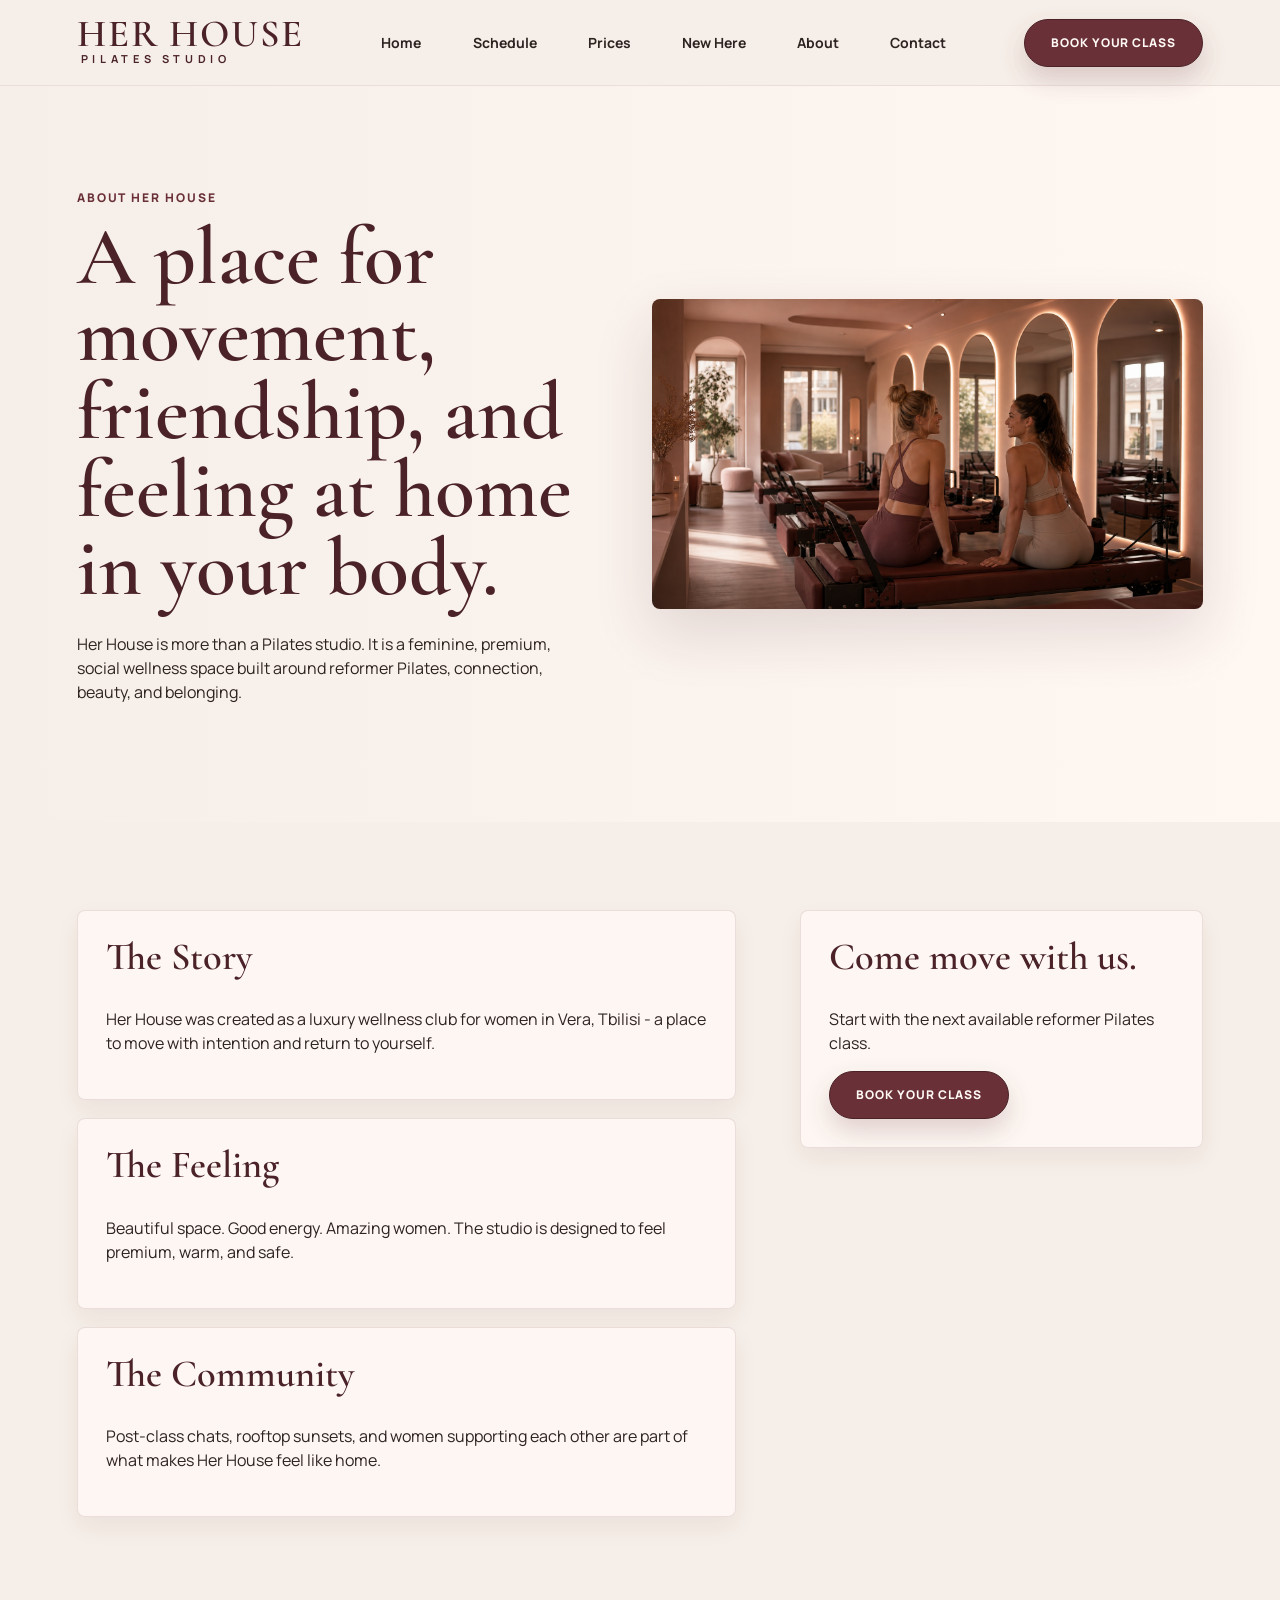
==== about/index.html @ 9e550b08 "Split Her House into SEO pages and tighten booking UI" ====
<!doctype html>
<html lang="en">
  <head>
    <meta charset="utf-8">
    <meta name="viewport" content="width=device-width, initial-scale=1">
    <title>About Her House | Women's Wellness Club in Vera, Tbilisi</title>
    <meta name="description" content="Her House is a luxury women's wellness club and reformer Pilates studio in Vera, Tbilisi, created for movement, connection, beauty, and belonging.">
    <link rel="preconnect" href="https://fonts.googleapis.com">
    <link rel="preconnect" href="https://fonts.gstatic.com" crossorigin>
    <link href="https://fonts.googleapis.com/css2?family=Cormorant+Garamond:ital,wght@0,500;0,600;1,500&family=Manrope:wght@400;500;600;700&display=swap" rel="stylesheet">
    <link rel="stylesheet" href="../styles.css">
  </head>
  <body>
    <header class="site-header"><a class="brand" href="/" aria-label="Her House home"><span>HER HOUSE</span><small>Pilates Studio</small></a><nav class="desktop-nav" aria-label="Primary navigation"><a href="/">Home</a><a href="/schedule/">Schedule</a><a href="/prices/">Prices</a><a href="/new-here/">New Here</a><a href="/about/">About</a><a href="/contact/">Contact</a></nav><button class="nav-toggle" type="button" aria-label="Open menu" aria-expanded="false"><span></span><span></span><span></span></button><button class="button button-solid header-cta" data-book-first><span class="full-label">Book Your Class</span><span class="short-label">Book</span></button></header>
    <nav class="mobile-nav" aria-label="Mobile navigation"><a href="/">Home</a><a href="/schedule/">Schedule</a><a href="/prices/">Prices</a><a href="/new-here/">New Here</a><a href="/about/">About</a><a href="/contact/">Contact</a></nav>
    <main>
      <section class="page-hero"><div><p class="eyebrow">About Her House</p><h1>A place for movement, friendship, and feeling at home in your body.</h1><p>Her House is more than a Pilates studio. It is a feminine, premium, social wellness space built around reformer Pilates, connection, beauty, and belonging.</p></div><img src="../assets/hero-studio.png" alt="Women in the Her House reformer Pilates studio"></section>
      <section class="page-content seo-copy">
        <div class="stack">
          <article><h2>The Story</h2><p>Her House was created as a luxury wellness club for women in Vera, Tbilisi - a place to move with intention and return to yourself.</p></article>
          <article><h2>The Feeling</h2><p>Beautiful space. Good energy. Amazing women. The studio is designed to feel premium, warm, and safe.</p></article>
          <article><h2>The Community</h2><p>Post-class chats, rooftop sunsets, and women supporting each other are part of what makes Her House feel like home.</p></article>
        </div>
        <aside class="booking-panel"><h2>Come move with us.</h2><p>Start with the next available reformer Pilates class.</p><button class="button button-solid" data-book-first>Book Your Class</button></aside>
      </section>
    </main>
    <button class="sticky-book" data-book-first>Book Your Class</button><div class="toast" id="toast" role="status" aria-live="polite"></div><script src="../script.js"></script>
  </body>
</html>
---- styles.css ----
:root {
  --burgundy: #6a3038;
  --wine: #4a2227;
  --rose: #b77a82;
  --blush: #ead0ce;
  --cream: #f6eee8;
  --beige: #d6bfb4;
  --white: #fff9f5;
  --text: #2d2321;
  --muted: #7d6661;
  --shadow: 0 24px 60px rgba(74, 34, 39, 0.14);
  --serif: "Cormorant Garamond", Georgia, serif;
  --sans: "Manrope", Arial, sans-serif;
}

* {
  box-sizing: border-box;
}

html {
  scroll-behavior: smooth;
}

body {
  margin: 0;
  background: var(--cream);
  color: var(--text);
  font-family: var(--sans);
  font-size: 16px;
  line-height: 1.5;
}

img {
  display: block;
  max-width: 100%;
}

a {
  color: inherit;
  text-decoration: none;
}

button,
input,
textarea {
  font: inherit;
}

.site-header {
  position: sticky;
  top: 0;
  z-index: 50;
  display: grid;
  grid-template-columns: auto 1fr auto;
  align-items: center;
  gap: 28px;
  min-height: 82px;
  padding: 18px clamp(20px, 6vw, 92px);
  background: rgba(246, 238, 232, 0.86);
  backdrop-filter: blur(18px);
  border-bottom: 1px solid rgba(106, 48, 56, 0.08);
}

.brand {
  display: grid;
  gap: 0;
  color: var(--wine);
  letter-spacing: 0.12em;
  text-transform: uppercase;
}

.brand span {
  font-family: var(--serif);
  font-size: clamp(28px, 3vw, 40px);
  font-weight: 600;
  line-height: 0.85;
}

.brand small {
  font-size: 11px;
  font-weight: 700;
  letter-spacing: 0.42em;
  padding-left: 4px;
}

.desktop-nav {
  display: flex;
  justify-content: center;
  gap: clamp(22px, 4vw, 70px);
  font-size: 14px;
  font-weight: 700;
}

.desktop-nav a {
  border-bottom: 1px solid transparent;
  padding: 8px 0;
}

.desktop-nav a:hover {
  border-color: var(--wine);
}

.short-label {
  display: none;
}

.button {
  display: inline-flex;
  align-items: center;
  justify-content: center;
  gap: 12px;
  min-height: 48px;
  padding: 0 26px;
  border-radius: 999px;
  border: 1px solid var(--wine);
  cursor: pointer;
  font-size: 12px;
  font-weight: 800;
  letter-spacing: 0.08em;
  text-transform: uppercase;
  transition: transform 180ms ease, box-shadow 180ms ease, background 180ms ease;
}

.button:hover,
.text-button:hover {
  transform: translateY(-2px);
}

.button-solid {
  background: var(--burgundy);
  color: var(--white);
  box-shadow: 0 12px 26px rgba(106, 48, 56, 0.2);
}

.button-outline {
  background: rgba(255, 249, 245, 0.55);
  color: var(--wine);
}

.button-outline.light {
  border-color: var(--white);
  color: var(--white);
  background: transparent;
}

.nav-toggle,
.mobile-nav {
  display: none;
}

.hero {
  display: grid;
  grid-template-columns: minmax(420px, 0.9fr) minmax(0, 1.1fr);
  min-height: calc(100vh - 82px);
  max-height: 760px;
  overflow: hidden;
  background: linear-gradient(90deg, var(--cream) 0%, var(--cream) 34%, rgba(246, 238, 232, 0) 56%);
}

.hero-copy {
  position: relative;
  z-index: 2;
  display: flex;
  flex-direction: column;
  justify-content: center;
  padding: clamp(30px, 6vw, 72px) 0 clamp(34px, 5vw, 62px) clamp(24px, 7vw, 100px);
}

.eyebrow,
.section-kicker {
  margin: 0 0 12px;
  color: var(--burgundy);
  font-size: 12px;
  font-weight: 800;
  letter-spacing: 0.16em;
  text-transform: uppercase;
}

h1,
h2,
h3,
p {
  margin-top: 0;
}

h1,
h2 {
  font-family: var(--serif);
  color: var(--wine);
  font-weight: 600;
  line-height: 0.95;
}

h1 {
  margin-bottom: 24px;
  font-size: clamp(54px, 6vw, 86px);
}

h1 em {
  color: #9a5d64;
  font-style: italic;
  font-weight: 500;
}

h2 {
  font-size: clamp(36px, 4.4vw, 58px);
}

h3 {
  color: var(--wine);
  font-family: var(--serif);
  font-size: 29px;
  line-height: 1;
  margin-bottom: 10px;
}

.hero-text {
  max-width: 560px;
  margin-bottom: 26px;
  color: #3c302e;
  font-size: 17px;
}

.hero-actions,
.contact-links {
  display: flex;
  flex-wrap: wrap;
  gap: 16px;
}

.community-note {
  display: flex;
  align-items: center;
  gap: 16px;
  margin-top: 24px;
  max-width: 410px;
}

.community-note p {
  margin: 0;
  font-size: 14px;
  font-weight: 700;
}

.community-note b {
  color: var(--burgundy);
}

.avatars {
  display: flex;
  min-width: 104px;
}

.avatars span {
  width: 38px;
  height: 38px;
  margin-right: -12px;
  border: 3px solid var(--cream);
  border-radius: 999px;
  background:
    radial-gradient(circle at 50% 35%, #f2d8cb 0 22%, transparent 23%),
    linear-gradient(145deg, #6a3038, #d6bfb4);
}

.avatars span:nth-child(2) {
  background:
    radial-gradient(circle at 50% 35%, #c88f78 0 22%, transparent 23%),
    linear-gradient(145deg, #2d2321, #b77a82);
}

.avatars span:nth-child(3) {
  background:
    radial-gradient(circle at 50% 35%, #edc5b2 0 22%, transparent 23%),
    linear-gradient(145deg, #7b4b4b, #ead0ce);
}

.hero-media {
  position: relative;
  min-width: 0;
}

.hero-media::before {
  content: "";
  position: absolute;
  inset: 0 auto 0 -1px;
  z-index: 1;
  width: 38%;
  background: linear-gradient(90deg, var(--cream), rgba(246, 238, 232, 0));
}

.hero-media img {
  width: 100%;
  height: 100%;
  object-fit: cover;
}

.band {
  padding: 34px clamp(24px, 8vw, 120px);
  text-align: center;
  background: linear-gradient(90deg, rgba(231, 196, 198, 0.5), rgba(255, 249, 245, 0.9), rgba(231, 196, 198, 0.5));
}

.band h2 {
  margin-bottom: 12px;
  font-size: clamp(32px, 3.2vw, 46px);
}

.band p {
  max-width: 880px;
  margin: 0 auto 8px;
}

.band span {
  color: var(--burgundy);
  font-weight: 800;
}

.heart-mark {
  width: 20px;
  height: 20px;
  color: var(--burgundy);
}

.section {
  padding: clamp(58px, 7vw, 92px) clamp(20px, 6vw, 92px);
}

.section-title {
  display: grid;
  grid-template-columns: 1fr auto 1fr;
  align-items: center;
  gap: 26px;
  margin-bottom: 28px;
  text-align: center;
}

.section-title span {
  height: 1px;
  background: var(--beige);
}

.experience-grid {
  display: grid;
  grid-template-columns: repeat(4, 1fr);
  gap: 18px;
}

.experience-card,
.price-grid article,
.faq-grid article {
  border: 1px solid rgba(106, 48, 56, 0.13);
  border-radius: 8px;
  background: rgba(255, 249, 245, 0.72);
  box-shadow: 0 10px 24px rgba(74, 34, 39, 0.06);
}

.experience-card {
  position: relative;
  overflow: hidden;
  text-align: center;
}

.experience-card img {
  width: 100%;
  aspect-ratio: 1.75;
  object-fit: cover;
}

.card-icon {
  position: absolute;
  top: 16px;
  left: 16px;
  display: grid;
  place-items: center;
  width: 58px;
  height: 58px;
  border-radius: 999px;
  background: rgba(255, 249, 245, 0.9);
  color: var(--rose);
  font-family: var(--serif);
  font-weight: 700;
  border: 1px solid rgba(106, 48, 56, 0.1);
}

.experience-card h3,
.experience-card p {
  padding-inline: 22px;
}

.experience-card h3 {
  margin-top: 18px;
}

.experience-card p {
  min-height: 82px;
  margin-bottom: 20px;
  color: var(--muted);
}

.schedule-wrap {
  position: relative;
  display: grid;
  grid-template-columns: 0.75fr 2.25fr;
  gap: 38px;
  align-items: center;
  padding: clamp(42px, 6vw, 80px) clamp(20px, 6vw, 92px);
  overflow: hidden;
  background:
    linear-gradient(90deg, rgba(246, 238, 232, 0.98) 0 64%, rgba(246, 238, 232, 0.52)),
    url("assets/hero-studio.png") right center / 52% auto no-repeat;
}

.schedule-intro p {
  max-width: 300px;
}

.schedule-intro a,
.text-button,
.studio-card a {
  display: inline-flex;
  align-items: center;
  gap: 10px;
  border: 0;
  background: transparent;
  color: var(--burgundy);
  cursor: pointer;
  font-size: 12px;
  font-weight: 900;
  letter-spacing: 0.1em;
  text-transform: uppercase;
  text-decoration: underline;
  text-underline-offset: 7px;
}

.class-list {
  display: grid;
  grid-template-columns: repeat(3, minmax(210px, 1fr));
  gap: 18px;
}

.class-card {
  display: grid;
  gap: 16px;
  min-height: 260px;
  padding: 24px;
  border: 1px solid rgba(106, 48, 56, 0.14);
  border-radius: 8px;
  background: rgba(255, 249, 245, 0.86);
  box-shadow: var(--shadow);
}

.class-card h3 {
  margin-bottom: 2px;
}

.class-meta,
.class-level {
  margin: 0;
  color: var(--muted);
  font-size: 14px;
}

.spaces {
  width: fit-content;
  max-width: 100%;
  margin: 0;
  padding: 8px 20px;
  border-radius: 999px;
  background: #efd7d3;
  color: var(--burgundy);
  font-size: 12px;
  font-weight: 900;
  letter-spacing: 0.08em;
  text-transform: uppercase;
  line-height: 1.25;
}

.class-card .button {
  align-self: end;
  width: 100%;
  min-height: 52px;
}

.class-card.is-closed {
  opacity: 0.72;
}

.class-card.is-closed .button {
  cursor: not-allowed;
  background: #9b8b86;
  box-shadow: none;
}

.new-here {
  display: grid;
  grid-template-columns: minmax(200px, 280px) minmax(230px, 0.7fr) 1.5fr auto;
  gap: 34px;
  align-items: center;
  padding: 0 clamp(20px, 6vw, 92px);
  background: var(--white);
}

.new-here > img {
  width: 100%;
  height: 170px;
  object-fit: cover;
  border-radius: 0 40px 40px 0;
}

.new-here-copy p:last-child {
  margin: 0;
}

.promise-grid {
  display: grid;
  grid-template-columns: repeat(3, 1fr);
  gap: 28px;
  padding-left: 28px;
  border-left: 1px solid rgba(106, 48, 56, 0.12);
  text-align: center;
}

.promise-grid article {
  min-width: 0;
}

.promise-grid span {
  color: var(--rose);
  font-size: 34px;
}

.promise-grid h3 {
  margin: 8px 0 6px;
  font-family: var(--sans);
  font-size: 13px;
  font-weight: 900;
}

.promise-grid p {
  margin: 0;
  font-size: 12px;
}

.prices,
.booking-info {
  text-align: center;
}

.price-grid,
.faq-grid {
  display: grid;
  grid-template-columns: repeat(3, 1fr);
  gap: 18px;
  max-width: 1080px;
  margin: 28px auto 0;
  text-align: left;
}

.price-grid article,
.faq-grid article {
  padding: 28px;
}

.price {
  color: var(--burgundy);
  font-family: var(--serif);
  font-size: 38px;
  line-height: 1;
}

.faq-grid {
  grid-template-columns: repeat(4, 1fr);
}

.faq-grid h3 {
  font-size: 25px;
}

.contact {
  display: grid;
  grid-template-columns: 0.85fr 1.15fr;
  gap: 36px;
  align-items: stretch;
  padding: clamp(42px, 6vw, 78px) clamp(20px, 6vw, 92px);
  background: #efe2dc;
}

.contact-links a {
  min-width: 160px;
  color: var(--burgundy);
  font-weight: 900;
}

.contact-links span {
  color: var(--text);
  font-size: 13px;
  font-weight: 600;
}

.map-card {
  position: relative;
  min-height: 270px;
  overflow: hidden;
  border-radius: 8px;
  background:
    linear-gradient(45deg, transparent 48%, rgba(106, 48, 56, 0.12) 49% 51%, transparent 52%) 0 0 / 90px 90px,
    linear-gradient(-45deg, transparent 48%, rgba(106, 48, 56, 0.08) 49% 51%, transparent 52%) 0 0 / 90px 90px,
    #f7eee9;
}

.map-pin {
  position: absolute;
  left: 31%;
  top: 42%;
  display: grid;
  place-items: center;
  width: 58px;
  height: 58px;
  border-radius: 50% 50% 50% 0;
  transform: rotate(-45deg);
  background: var(--burgundy);
  color: var(--white);
  font-family: var(--serif);
  font-size: 30px;
}

.map-pin::first-letter {
  transform: rotate(45deg);
}

.studio-card {
  position: absolute;
  right: 22px;
  top: 22px;
  bottom: 22px;
  width: min(360px, 45%);
  padding: 18px;
  border: 1px solid rgba(106, 48, 56, 0.14);
  border-radius: 8px;
  background: rgba(255, 249, 245, 0.9);
}

.studio-card img {
  width: 100%;
  height: 110px;
  object-fit: cover;
  border-radius: 6px;
  margin-bottom: 16px;
}

.final-cta {
  display: flex;
  align-items: center;
  justify-content: center;
  gap: clamp(34px, 10vw, 190px);
  padding: clamp(50px, 7vw, 88px) clamp(20px, 6vw, 92px);
  color: var(--white);
  background:
    linear-gradient(90deg, rgba(74, 34, 39, 0.88), rgba(106, 48, 56, 0.94)),
    url("assets/hero-studio.png") left center / 38% auto no-repeat;
}

.page-hero {
  display: grid;
  grid-template-columns: minmax(0, 0.95fr) minmax(320px, 1.05fr);
  gap: clamp(28px, 6vw, 76px);
  align-items: center;
  padding: clamp(58px, 8vw, 110px) clamp(20px, 6vw, 92px);
  background: linear-gradient(90deg, var(--cream), #fff7f2);
}

.page-hero h1 {
  font-size: clamp(54px, 6.4vw, 92px);
}

.page-hero p {
  max-width: 680px;
}

.page-hero img {
  width: 100%;
  max-height: 560px;
  object-fit: cover;
  border-radius: 8px;
  box-shadow: var(--shadow);
}

.page-content {
  padding: clamp(48px, 7vw, 88px) clamp(20px, 6vw, 92px);
}

.content-grid {
  display: grid;
  grid-template-columns: repeat(3, 1fr);
  gap: 18px;
}

.content-card,
.seo-copy article,
.booking-panel {
  border: 1px solid rgba(106, 48, 56, 0.13);
  border-radius: 8px;
  background: rgba(255, 249, 245, 0.78);
  box-shadow: 0 10px 24px rgba(74, 34, 39, 0.06);
  padding: 28px;
}

.content-card h2,
.content-card h3,
.seo-copy h2,
.booking-panel h2 {
  font-size: clamp(28px, 3vw, 42px);
}

.seo-copy {
  display: grid;
  grid-template-columns: minmax(0, 0.9fr) minmax(280px, 0.55fr);
  gap: clamp(24px, 5vw, 64px);
  align-items: start;
}

.seo-copy .stack {
  display: grid;
  gap: 18px;
}

.booking-panel {
  position: sticky;
  top: 112px;
}

.page-schedule {
  background:
    linear-gradient(rgba(246, 238, 232, 0.94), rgba(246, 238, 232, 0.94)),
    url("assets/hero-studio.png") right top / 48% auto no-repeat;
}

.page-schedule .class-list {
  grid-template-columns: repeat(3, minmax(240px, 1fr));
}

.simple-list {
  display: grid;
  gap: 14px;
  padding-left: 0;
  list-style: none;
}

.simple-list li {
  padding-left: 22px;
  position: relative;
}

.simple-list li::before {
  content: "";
  position: absolute;
  left: 0;
  top: 0.72em;
  width: 7px;
  height: 7px;
  border-radius: 999px;
  background: var(--rose);
}

.final-cta h2,
.final-cta p {
  color: var(--white);
}

.final-cta p {
  max-width: 460px;
  margin-bottom: 0;
}

.sticky-book {
  display: none;
}

.modal {
  position: fixed;
  inset: 0;
  z-index: 100;
  display: none;
  place-items: center;
  padding: 18px;
}

.modal.is-open {
  display: grid;
}

.modal-backdrop {
  position: absolute;
  inset: 0;
  background: rgba(45, 35, 33, 0.46);
  backdrop-filter: blur(8px);
}

.modal-panel {
  position: relative;
  z-index: 1;
  width: min(560px, 100%);
  max-height: min(760px, 92vh);
  overflow: auto;
  padding: 34px;
  border-radius: 8px;
  background: var(--white);
  box-shadow: 0 30px 90px rgba(45, 35, 33, 0.35);
}

.modal-close {
  position: absolute;
  top: 16px;
  right: 16px;
  display: grid;
  place-items: center;
  width: 38px;
  height: 38px;
  border: 1px solid rgba(106, 48, 56, 0.2);
  border-radius: 999px;
  background: transparent;
  color: var(--wine);
  cursor: pointer;
  font-size: 24px;
}

form {
  display: grid;
  gap: 16px;
}

label {
  display: grid;
  gap: 8px;
  color: var(--wine);
  font-size: 13px;
  font-weight: 900;
}

input,
textarea {
  width: 100%;
  border: 1px solid rgba(106, 48, 56, 0.2);
  border-radius: 8px;
  background: #fffefe;
  color: var(--text);
  padding: 14px 15px;
  outline: none;
}

input:focus,
textarea:focus {
  border-color: var(--burgundy);
  box-shadow: 0 0 0 4px rgba(183, 122, 130, 0.18);
}

.checkbox {
  display: flex;
  align-items: center;
  gap: 10px;
  font-weight: 700;
}

.checkbox input {
  width: 18px;
  height: 18px;
}

.toast {
  position: fixed;
  right: 20px;
  bottom: 20px;
  z-index: 120;
  max-width: 380px;
  padding: 18px 20px;
  border-radius: 8px;
  background: var(--wine);
  color: var(--white);
  box-shadow: var(--shadow);
  opacity: 0;
  transform: translateY(16px);
  pointer-events: none;
  transition: opacity 200ms ease, transform 200ms ease;
}

.toast.is-visible {
  opacity: 1;
  transform: translateY(0);
}

@media (max-width: 1100px) {
  .desktop-nav {
    display: none;
  }

  .site-header {
    grid-template-columns: auto auto 1fr;
  }

  .nav-toggle {
    display: grid;
    gap: 5px;
    width: 42px;
    height: 42px;
    margin-left: auto;
    padding: 10px;
    border: 1px solid rgba(106, 48, 56, 0.2);
    border-radius: 999px;
    background: transparent;
  }

  .nav-toggle span {
    height: 2px;
    background: var(--wine);
  }

  .mobile-nav {
    position: fixed;
    top: 82px;
    left: 0;
    right: 0;
    z-index: 40;
    display: none;
    grid-template-columns: repeat(3, 1fr);
    gap: 1px;
    padding: 1px;
    background: var(--beige);
  }

  .mobile-nav.is-open {
    display: grid;
  }

  .mobile-nav a {
    padding: 14px;
    background: var(--white);
    text-align: center;
    font-size: 13px;
    font-weight: 800;
  }

  .experience-grid,
  .faq-grid {
    grid-template-columns: repeat(2, 1fr);
  }

  .new-here {
    grid-template-columns: 230px 1fr;
    padding-block: 28px;
  }

  .promise-grid {
    grid-column: 1 / -1;
    border-left: 0;
    padding-left: 0;
  }

  .new-here .button {
    grid-column: 1 / -1;
    justify-self: start;
  }
}

@media (max-width: 820px) {
  main {
    display: flex;
    flex-direction: column;
  }

  body {
    padding-bottom: 74px;
  }

  .site-header {
    grid-template-columns: 1fr auto auto;
    min-height: 72px;
    padding: 14px 18px;
    gap: 10px;
  }

  .brand span {
    font-size: 30px;
  }

  .brand small {
    font-size: 9px;
  }

  .header-cta {
    display: inline-flex;
    min-height: 40px;
    padding: 0 16px;
    font-size: 11px;
  }

  .header-cta .full-label {
    display: none;
  }

  .header-cta .short-label {
    display: inline;
  }

  .nav-toggle {
    margin-left: 0;
    order: 3;
  }

  .mobile-nav {
    top: 72px;
    grid-template-columns: repeat(2, 1fr);
  }

  .hero {
    order: 1;
    grid-template-columns: 1fr;
    min-height: auto;
    max-height: none;
    background: var(--cream);
  }

  .page-hero,
  .seo-copy,
  .content-grid {
    grid-template-columns: 1fr;
  }

  .page-hero {
    padding-top: 34px;
  }

  .page-hero h1 {
    font-size: clamp(48px, 13vw, 62px);
  }

  .page-schedule .class-list {
    grid-template-columns: 1fr;
  }

  .booking-panel {
    position: static;
  }

  .schedule-wrap {
    order: 2;
  }

  .intro {
    order: 3;
  }

  .experience {
    order: 4;
  }

  .new-here {
    order: 5;
  }

  .prices {
    order: 6;
  }

  .booking-info {
    order: 7;
  }

  .contact {
    order: 8;
  }

  .final-cta {
    order: 9;
  }

  .hero-copy {
    order: 2;
    padding: 22px 20px 34px;
  }

  .hero-media {
    order: 1;
    height: 30vh;
    min-height: 230px;
  }

  .hero-media::before {
    inset: auto 0 0 0;
    width: auto;
    height: 45%;
    background: linear-gradient(0deg, var(--cream), rgba(246, 238, 232, 0));
  }

  h1 {
    margin-bottom: 18px;
    font-size: clamp(46px, 12vw, 56px);
  }

  .hero-text {
    margin-bottom: 20px;
    font-size: 15px;
    line-height: 1.45;
  }

  .hero-actions .button-outline,
  .community-note {
    display: none;
  }

  .hero-actions .button {
    width: 100%;
  }

  .section-title {
    grid-template-columns: 1fr;
  }

  .section-title span {
    display: none;
  }

  .experience-grid,
  .price-grid,
  .faq-grid,
  .contact,
  .schedule-wrap,
  .class-list {
    grid-template-columns: 1fr;
  }

  .schedule-wrap {
    padding-top: 42px;
    background:
      linear-gradient(rgba(246, 238, 232, 0.93), rgba(246, 238, 232, 0.93)),
      url("assets/hero-studio.png") center / cover no-repeat;
  }

  .schedule-intro p {
    max-width: none;
  }

  .new-here {
    grid-template-columns: 1fr;
  }

  .new-here > img {
    height: 240px;
    border-radius: 0;
    margin-inline: -20px;
    width: calc(100% + 40px);
    max-width: none;
  }

  .promise-grid {
    grid-template-columns: 1fr;
    text-align: left;
  }

  .promise-grid article {
    display: grid;
    grid-template-columns: 44px 1fr;
    column-gap: 12px;
    align-items: center;
  }

  .promise-grid p {
    grid-column: 2;
  }

  .map-card {
    min-height: 420px;
  }

  .studio-card {
    left: 18px;
    right: 18px;
    top: auto;
    bottom: 18px;
    width: auto;
  }

  .final-cta {
    display: grid;
    text-align: center;
    background:
      linear-gradient(rgba(74, 34, 39, 0.92), rgba(106, 48, 56, 0.96)),
      url("assets/hero-studio.png") center / cover no-repeat;
  }

  .sticky-book {
    position: fixed;
    left: 14px;
    right: 14px;
    bottom: 14px;
    z-index: 60;
    display: block;
    min-height: 52px;
    border: 0;
    border-radius: 999px;
    background: var(--burgundy);
    color: var(--white);
    box-shadow: 0 16px 34px rgba(74, 34, 39, 0.28);
    font-size: 13px;
    font-weight: 900;
    letter-spacing: 0.09em;
    text-transform: uppercase;
  }

  .modal-panel {
    padding: 28px 20px;
  }
}
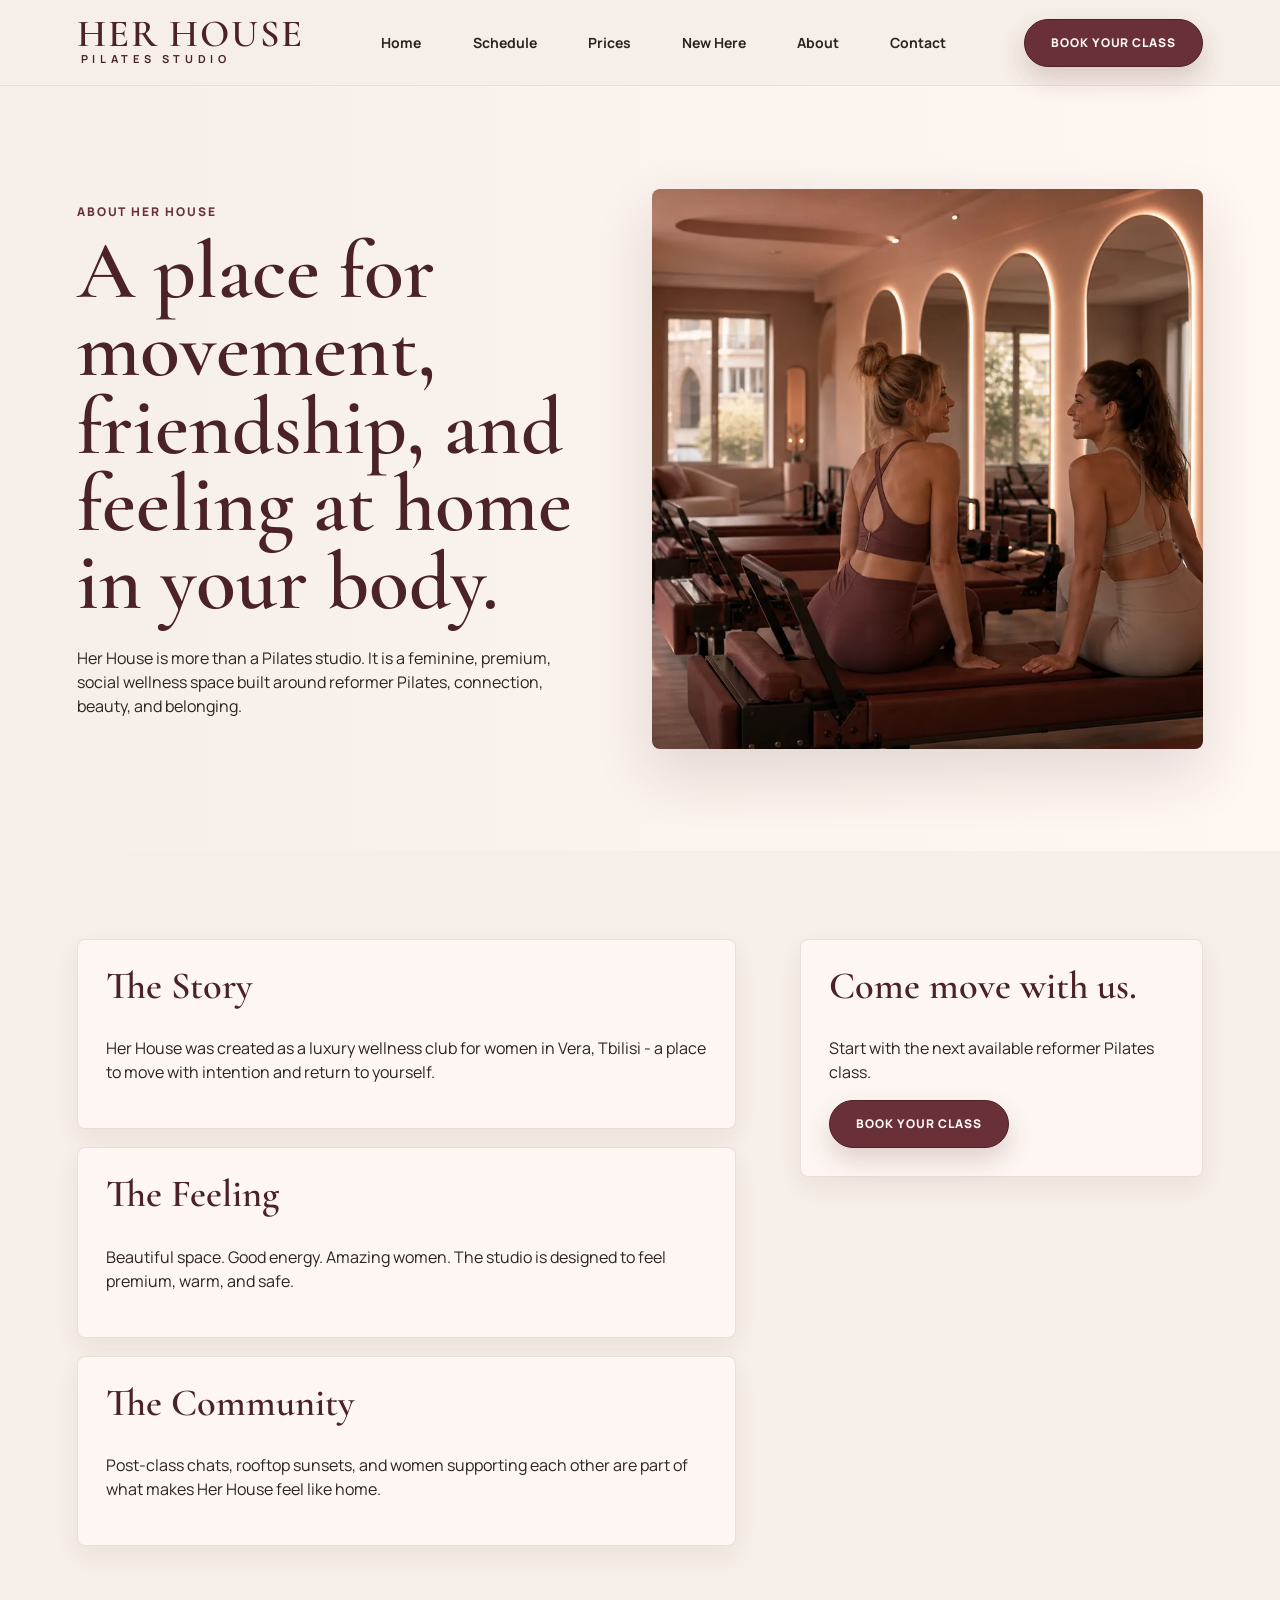
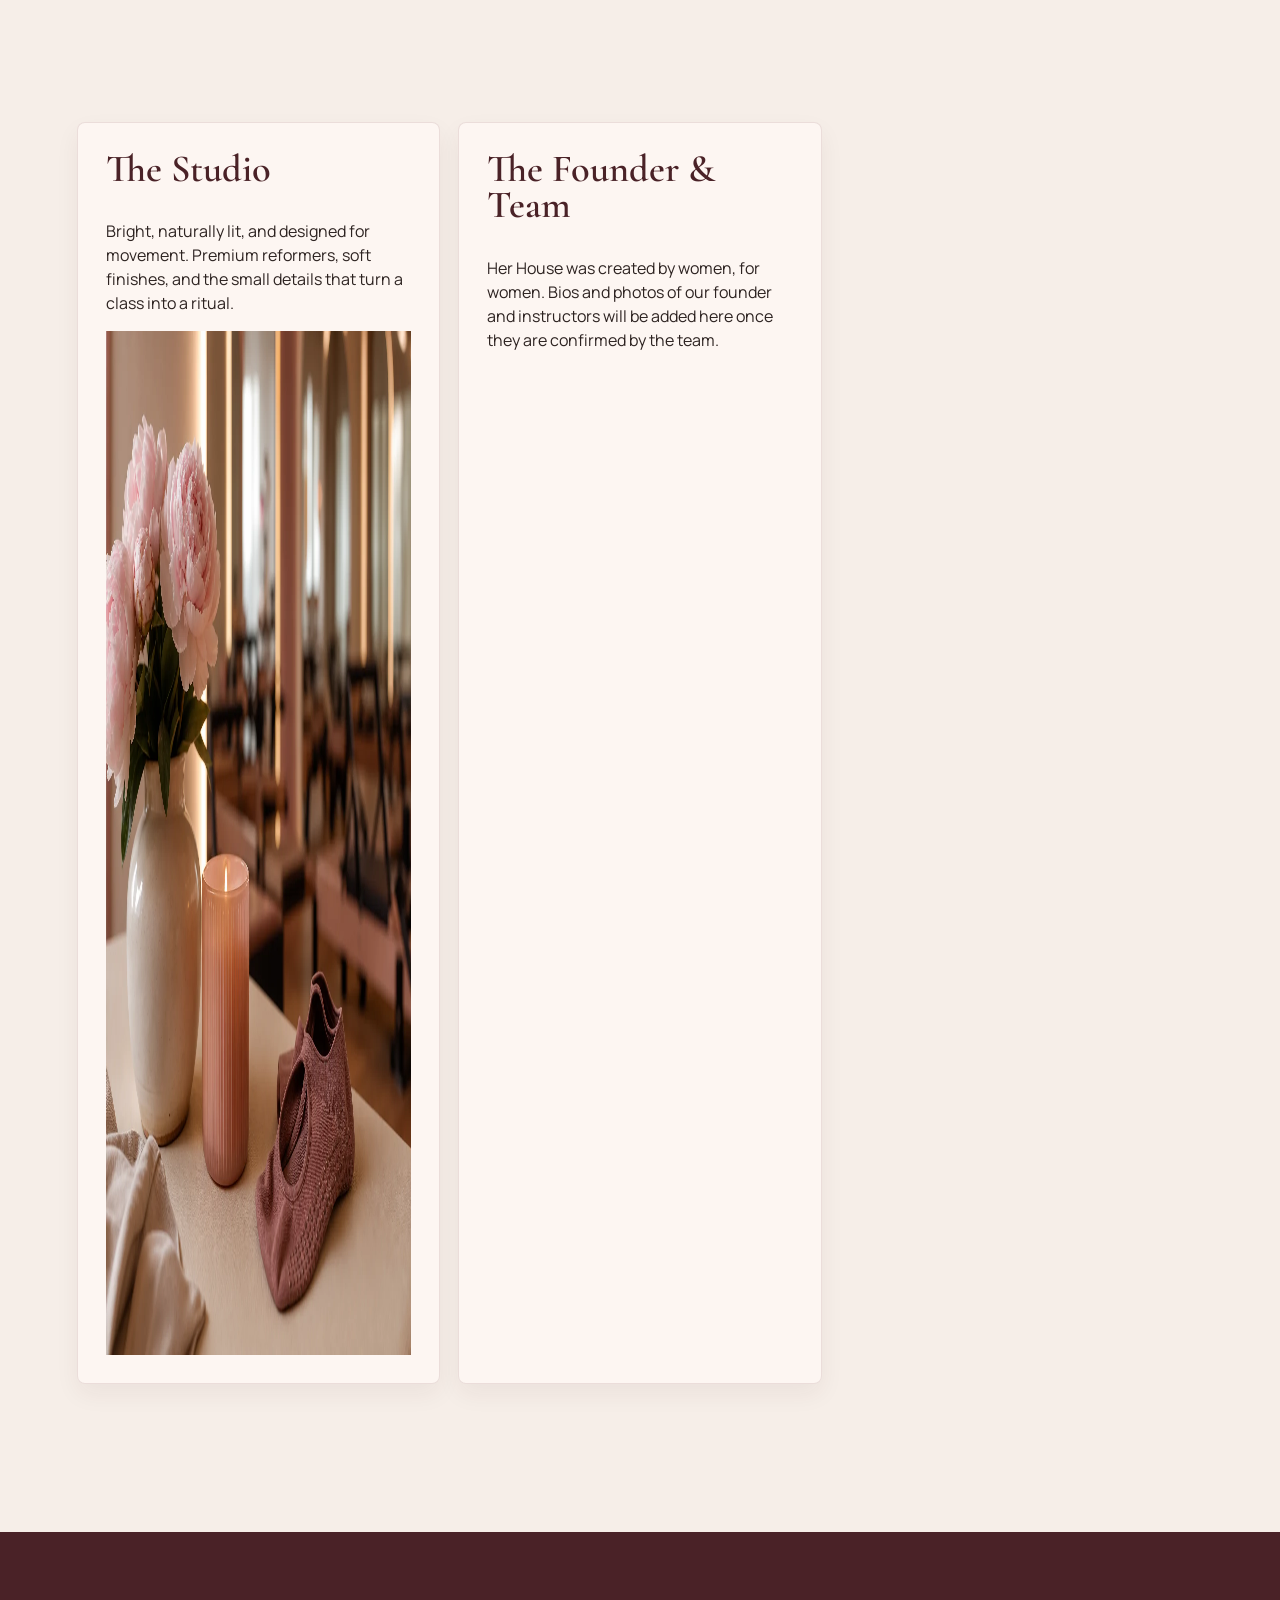
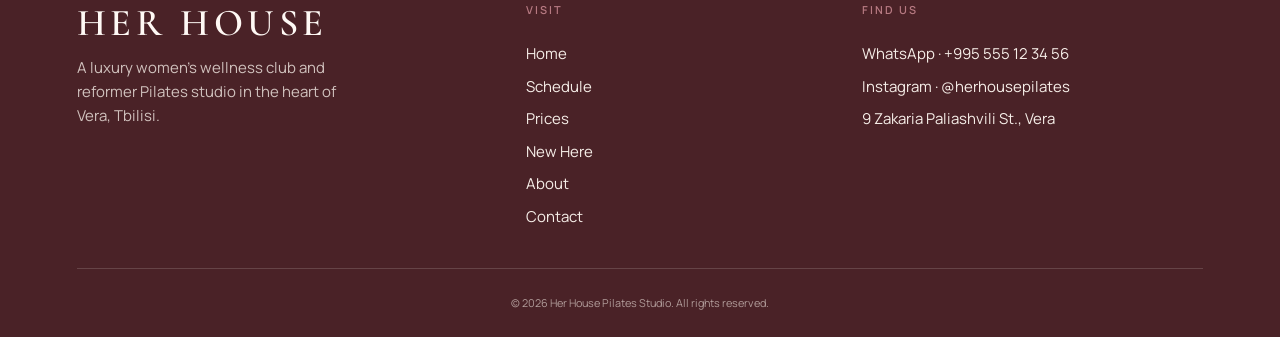
==== commit 4e824ea1: "Harden MVP: perf, SEO, a11y, and booking stopgap - Images: PNG → WebP (94-96% smaller, 1.8-2.2MB → 8" ====
--- a/about/index.html
+++ b/about/index.html
@@ -3,18 +3,28 @@
   <head>
     <meta charset="utf-8">
     <meta name="viewport" content="width=device-width, initial-scale=1">
+    <meta name="geo.region" content="GE-TB">
+    <meta name="geo.placename" content="Vera, Tbilisi">
     <title>About Her House | Women's Wellness Club in Vera, Tbilisi</title>
     <meta name="description" content="Her House is a luxury women's wellness club and reformer Pilates studio in Vera, Tbilisi, created for movement, connection, beauty, and belonging.">
+    <meta property="og:title" content="About Her House | Women's Wellness Club in Vera, Tbilisi">
+    <meta property="og:description" content="Her House is a luxury women's wellness club and reformer Pilates studio in Vera, Tbilisi, created for movement, connection, beauty, and belonging.">
+    <meta property="og:image" content="https://example.com/assets/og/og-image.jpg">
+    <meta property="og:type" content="website">
+    <meta property="og:locale" content="en_US">
+    <meta name="twitter:card" content="summary_large_image">
     <link rel="preconnect" href="https://fonts.googleapis.com">
     <link rel="preconnect" href="https://fonts.gstatic.com" crossorigin>
     <link href="https://fonts.googleapis.com/css2?family=Cormorant+Garamond:ital,wght@0,500;0,600;1,500&family=Manrope:wght@400;500;600;700&display=swap" rel="stylesheet">
     <link rel="stylesheet" href="../styles.css">
+    <link rel="canonical" href="https://example.com/about/">
   </head>
   <body>
-    <header class="site-header"><a class="brand" href="/" aria-label="Her House home"><span>HER HOUSE</span><small>Pilates Studio</small></a><nav class="desktop-nav" aria-label="Primary navigation"><a href="/">Home</a><a href="/schedule/">Schedule</a><a href="/prices/">Prices</a><a href="/new-here/">New Here</a><a href="/about/">About</a><a href="/contact/">Contact</a></nav><button class="nav-toggle" type="button" aria-label="Open menu" aria-expanded="false"><span></span><span></span><span></span></button><button class="button button-solid header-cta" data-book-first><span class="full-label">Book Your Class</span><span class="short-label">Book</span></button></header>
+  <a class="skip-link" href="#main-content">Skip to main content</a>
+  <header class="site-header"><a class="brand" href="/" aria-label="Her House home"><span>HER HOUSE</span><small>Pilates Studio</small></a><nav class="desktop-nav" aria-label="Primary navigation"><a href="/">Home</a><a href="/schedule/">Schedule</a><a href="/prices/">Prices</a><a href="/new-here/">New Here</a><a href="/about/">About</a><a href="/contact/">Contact</a></nav><button class="nav-toggle" type="button" aria-label="Open menu" aria-expanded="false"><span></span><span></span><span></span></button><button class="button button-solid header-cta" data-book-first><span class="full-label">Book Your Class</span><span class="short-label">Book</span></button></header>
     <nav class="mobile-nav" aria-label="Mobile navigation"><a href="/">Home</a><a href="/schedule/">Schedule</a><a href="/prices/">Prices</a><a href="/new-here/">New Here</a><a href="/about/">About</a><a href="/contact/">Contact</a></nav>
-    <main>
-      <section class="page-hero"><div><p class="eyebrow">About Her House</p><h1>A place for movement, friendship, and feeling at home in your body.</h1><p>Her House is more than a Pilates studio. It is a feminine, premium, social wellness space built around reformer Pilates, connection, beauty, and belonging.</p></div><img src="../assets/hero-studio.png" alt="Women in the Her House reformer Pilates studio"></section>
+    <main id="main-content">
+      <section class="page-hero"><div><p class="eyebrow">About Her House</p><h1>A place for movement, friendship, and feeling at home in your body.</h1><p>Her House is more than a Pilates studio. It is a feminine, premium, social wellness space built around reformer Pilates, connection, beauty, and belonging.</p></div><img src="../assets/webp/hero-studio.webp" width="1600" height="900" loading="eager" alt="Women in the Her House reformer Pilates studio"></section>
       <section class="page-content seo-copy">
         <div class="stack">
           <article><h2>The Story</h2><p>Her House was created as a luxury wellness club for women in Vera, Tbilisi - a place to move with intention and return to yourself.</p></article>
@@ -24,6 +34,46 @@
         <aside class="booking-panel"><h2>Come move with us.</h2><p>Start with the next available reformer Pilates class.</p><button class="button button-solid" data-book-first>Book Your Class</button></aside>
       </section>
     </main>
-    <button class="sticky-book" data-book-first>Book Your Class</button><div class="toast" id="toast" role="status" aria-live="polite"></div><script src="../script.js"></script>
+          <section class="page-content" aria-labelledby="studio-title">
+        <div class="content-grid">
+          <article class="content-card">
+            <h2 id="studio-title">The Studio</h2>
+            <p>Bright, naturally lit, and designed for movement. Premium reformers, soft finishes, and the small details that turn a class into a ritual.</p>
+            <img src="../assets/webp/studio-detail.webp" width="1536" height="1024" loading="lazy" alt="Warm studio details with flowers and wellness objects">
+          </article>
+          <article class="content-card">
+            <h2>The Founder &amp; Team</h2>
+            <p>Her House was created by women, for women. Bios and photos of our founder and instructors will be added here once they are confirmed by the team.</p>
+          </article>
+        </div>
+      </section>
+
+  <footer class="site-footer">
+    <div class="footer-inner">
+      <div class="footer-brand">
+        <span class="footer-brand-mark">HER HOUSE</span>
+        <p>A luxury women's wellness club and reformer Pilates studio in the heart of Vera, Tbilisi.</p>
+      </div>
+      <nav class="footer-nav" aria-label="Footer navigation">
+        <h3>Visit</h3>
+        <a href="/">Home</a>
+        <a href="/schedule/">Schedule</a>
+        <a href="/prices/">Prices</a>
+        <a href="/new-here/">New Here</a>
+        <a href="/about/">About</a>
+        <a href="/contact/">Contact</a>
+      </nav>
+      <div class="footer-contact">
+        <h3>Find us</h3>
+        <a href="https://wa.me/995555123456">WhatsApp · +995 555 12 34 56</a>
+        <a href="https://instagram.com/herhousepilates">Instagram · @herhousepilates</a>
+        <a href="https://maps.google.com/?q=Vera%2C%20Tbilisi">9 Zakaria Paliashvili St., Vera</a>
+      </div>
+    </div>
+    <div class="footer-bottom">
+      <small>© 2026 Her House Pilates Studio. All rights reserved.</small>
+    </div>
+  </footer>
+  <button class="sticky-book" data-book-first>Book Your Class</button><div class="toast" id="toast" role="status" aria-live="polite"></div><script src="../script.js"></script>
   </body>
 </html>
--- a/styles.css
+++ b/styles.css
@@ -1210,3 +1210,198 @@
     padding: 28px 20px;
   }
 }
+
+/* ---- Skip link (a11y) ---- */
+.skip-link {
+  position: absolute;
+  left: -9999px;
+  top: 0;
+  z-index: 100;
+  background: var(--burgundy);
+  color: var(--white);
+  padding: 12px 18px;
+  border-radius: 0 0 8px 0;
+  font-weight: 600;
+  text-decoration: none;
+}
+.skip-link:focus {
+  left: 0;
+  outline: 2px solid var(--rose);
+  outline-offset: 2px;
+}
+
+/* ---- Footer ---- */
+.site-footer {
+  margin-top: 60px;
+  background: var(--wine);
+  color: var(--cream);
+  padding: clamp(40px, 6vw, 72px) clamp(20px, 6vw, 92px) 24px;
+}
+.footer-inner {
+  display: grid;
+  grid-template-columns: 1.4fr 1fr 1.2fr;
+  gap: clamp(28px, 4vw, 60px);
+  max-width: 1200px;
+  margin: 0 auto;
+}
+.footer-brand-mark {
+  font-family: var(--serif);
+  font-size: clamp(28px, 3vw, 38px);
+  font-weight: 600;
+  letter-spacing: 0.12em;
+  color: var(--white);
+  text-transform: uppercase;
+  line-height: 1;
+  display: block;
+  margin-bottom: 14px;
+}
+.footer-brand p {
+  color: rgba(246, 238, 232, 0.78);
+  font-size: 15px;
+  line-height: 1.6;
+  max-width: 32ch;
+}
+.footer-nav h3,
+.footer-contact h3 {
+  font-family: var(--sans);
+  font-size: 11px;
+  letter-spacing: 0.18em;
+  text-transform: uppercase;
+  color: var(--rose);
+  margin: 0 0 18px;
+  font-weight: 600;
+}
+.footer-nav {
+  display: flex;
+  flex-direction: column;
+  gap: 10px;
+}
+.footer-nav a,
+.footer-contact a {
+  color: var(--cream);
+  font-size: 15px;
+  line-height: 1.5;
+  transition: color 0.2s ease;
+}
+.footer-nav a:hover,
+.footer-contact a:hover {
+  color: var(--white);
+  text-decoration: underline;
+  text-underline-offset: 4px;
+}
+.footer-contact {
+  display: flex;
+  flex-direction: column;
+  gap: 10px;
+}
+.footer-bottom {
+  max-width: 1200px;
+  margin: 40px auto 0;
+  padding-top: 24px;
+  border-top: 1px solid rgba(246, 238, 232, 0.16);
+  text-align: center;
+  color: rgba(246, 238, 232, 0.6);
+  font-size: 13px;
+}
+
+@media (max-width: 720px) {
+  .footer-inner {
+    grid-template-columns: 1fr;
+    gap: 32px;
+  }
+  .site-footer {
+    padding-bottom: 100px; /* room for sticky-book */
+  }
+}
+
+.noscript-fallback {
+  padding: 24px;
+  background: var(--blush);
+  color: var(--wine);
+  border-radius: 12px;
+  text-align: center;
+  margin: 24px auto;
+  max-width: 600px;
+}
+.noscript-fallback a {
+  color: var(--burgundy);
+  font-weight: 600;
+  text-decoration: underline;
+}
+
+/* Hours list (contact) */
+.hours-list {
+  list-style: none;
+  padding: 0;
+  margin: 0 0 12px;
+  display: grid;
+  gap: 6px;
+}
+.hours-list li {
+  display: flex;
+  justify-content: space-between;
+  gap: 12px;
+  padding: 8px 0;
+  border-bottom: 1px solid rgba(106, 48, 56, 0.12);
+  font-size: 15px;
+  color: var(--text);
+}
+.hours-list li:last-child {
+  border-bottom: 0;
+}
+.muted {
+  color: var(--muted);
+  font-size: 14px;
+  font-style: italic;
+}
+
+/* Schedule legend */
+.schedule-legend {
+  margin: 40px auto 0;
+  max-width: 1100px;
+  padding: 0 clamp(20px, 6vw, 92px);
+}
+.schedule-legend h2 {
+  font-family: var(--serif);
+  font-size: clamp(24px, 2.6vw, 32px);
+  color: var(--wine);
+  margin: 0 0 18px;
+}
+.legend-grid {
+  list-style: none;
+  padding: 0;
+  margin: 0;
+  display: grid;
+  grid-template-columns: repeat(auto-fit, minmax(220px, 1fr));
+  gap: 20px;
+}
+.legend-grid li {
+  background: var(--white);
+  border: 1px solid rgba(214, 191, 180, 0.7);
+  border-radius: 12px;
+  padding: 18px;
+  display: flex;
+  flex-direction: column;
+  gap: 10px;
+}
+.legend-grid p {
+  font-size: 14px;
+  color: var(--muted);
+  margin: 0;
+}
+.legend-swatch {
+  align-self: flex-start;
+  font-family: var(--sans);
+  font-size: 12px;
+  font-weight: 700;
+  letter-spacing: 0.08em;
+  text-transform: uppercase;
+  padding: 8px 16px;
+  border-radius: 999px;
+  background: var(--burgundy);
+  color: var(--white);
+}
+.legend-swatch.is-closed {
+  background: rgba(106, 48, 56, 0.18);
+  color: var(--wine);
+}
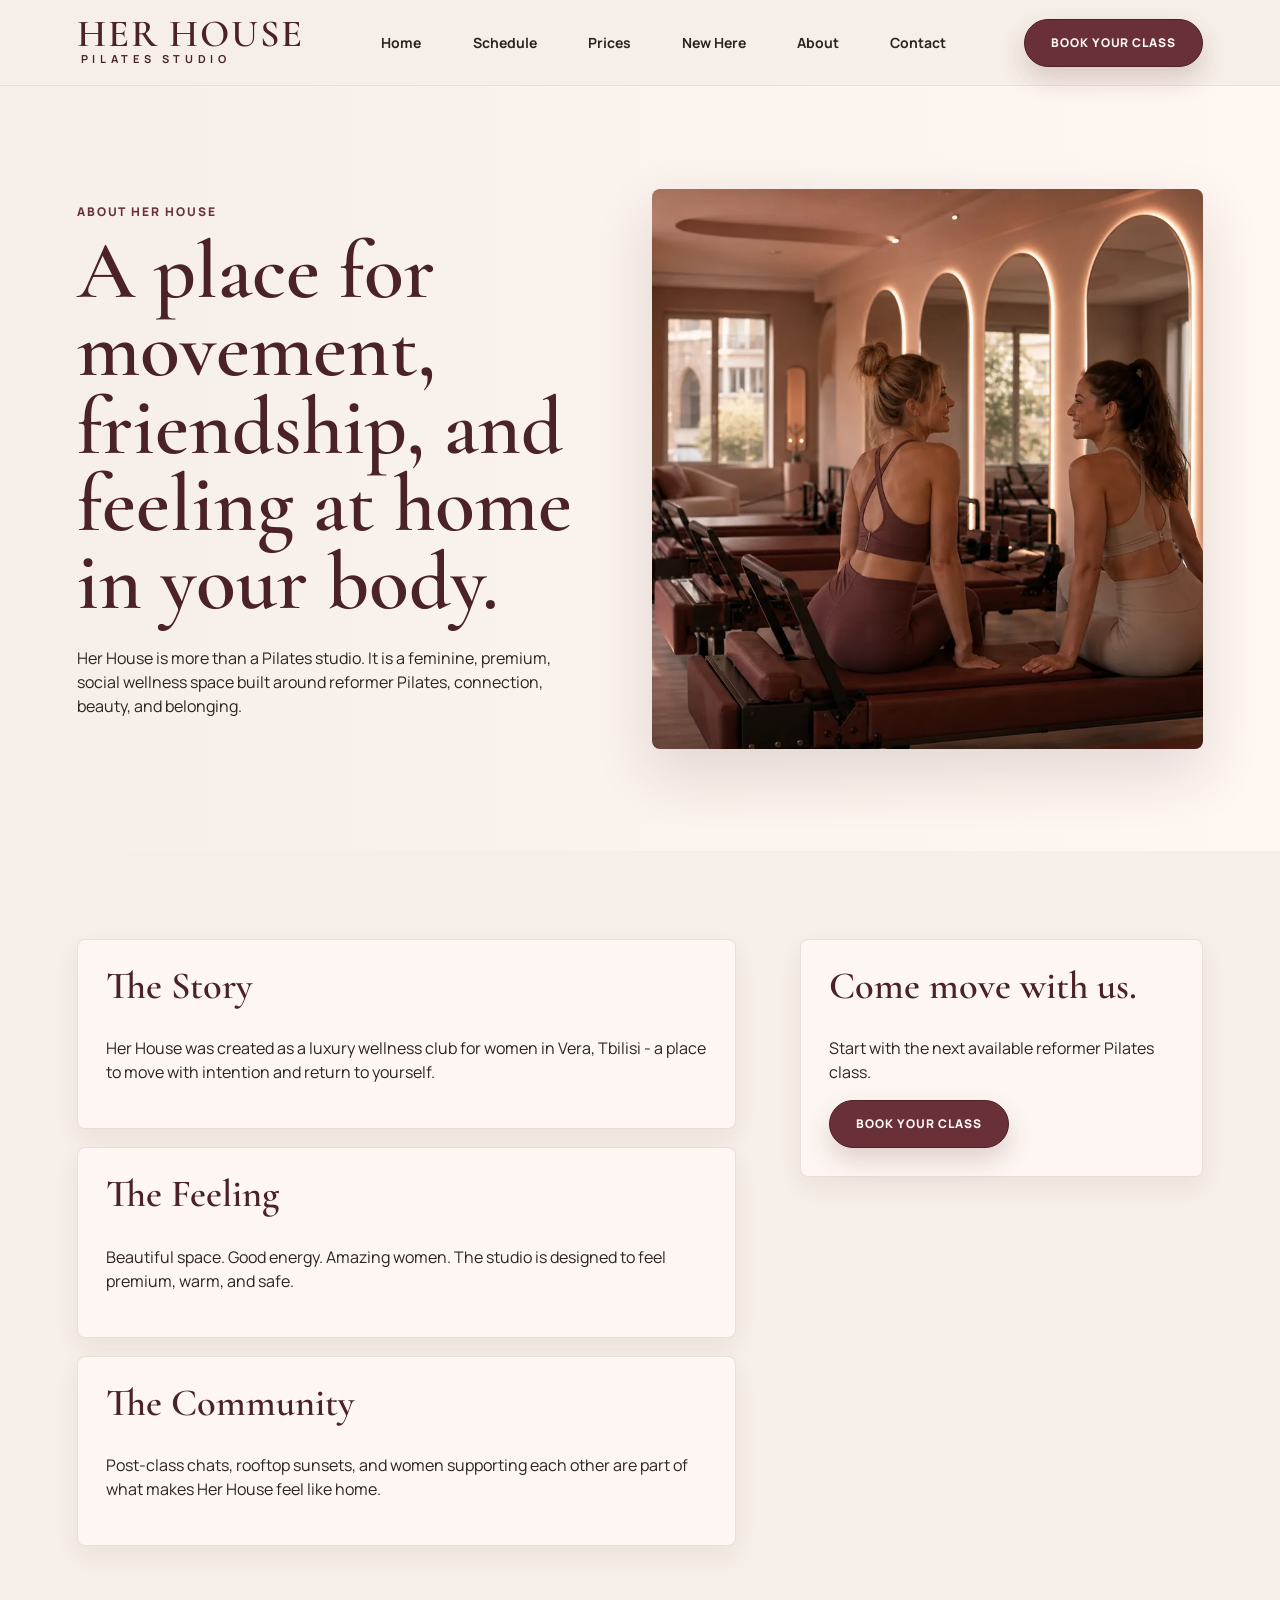
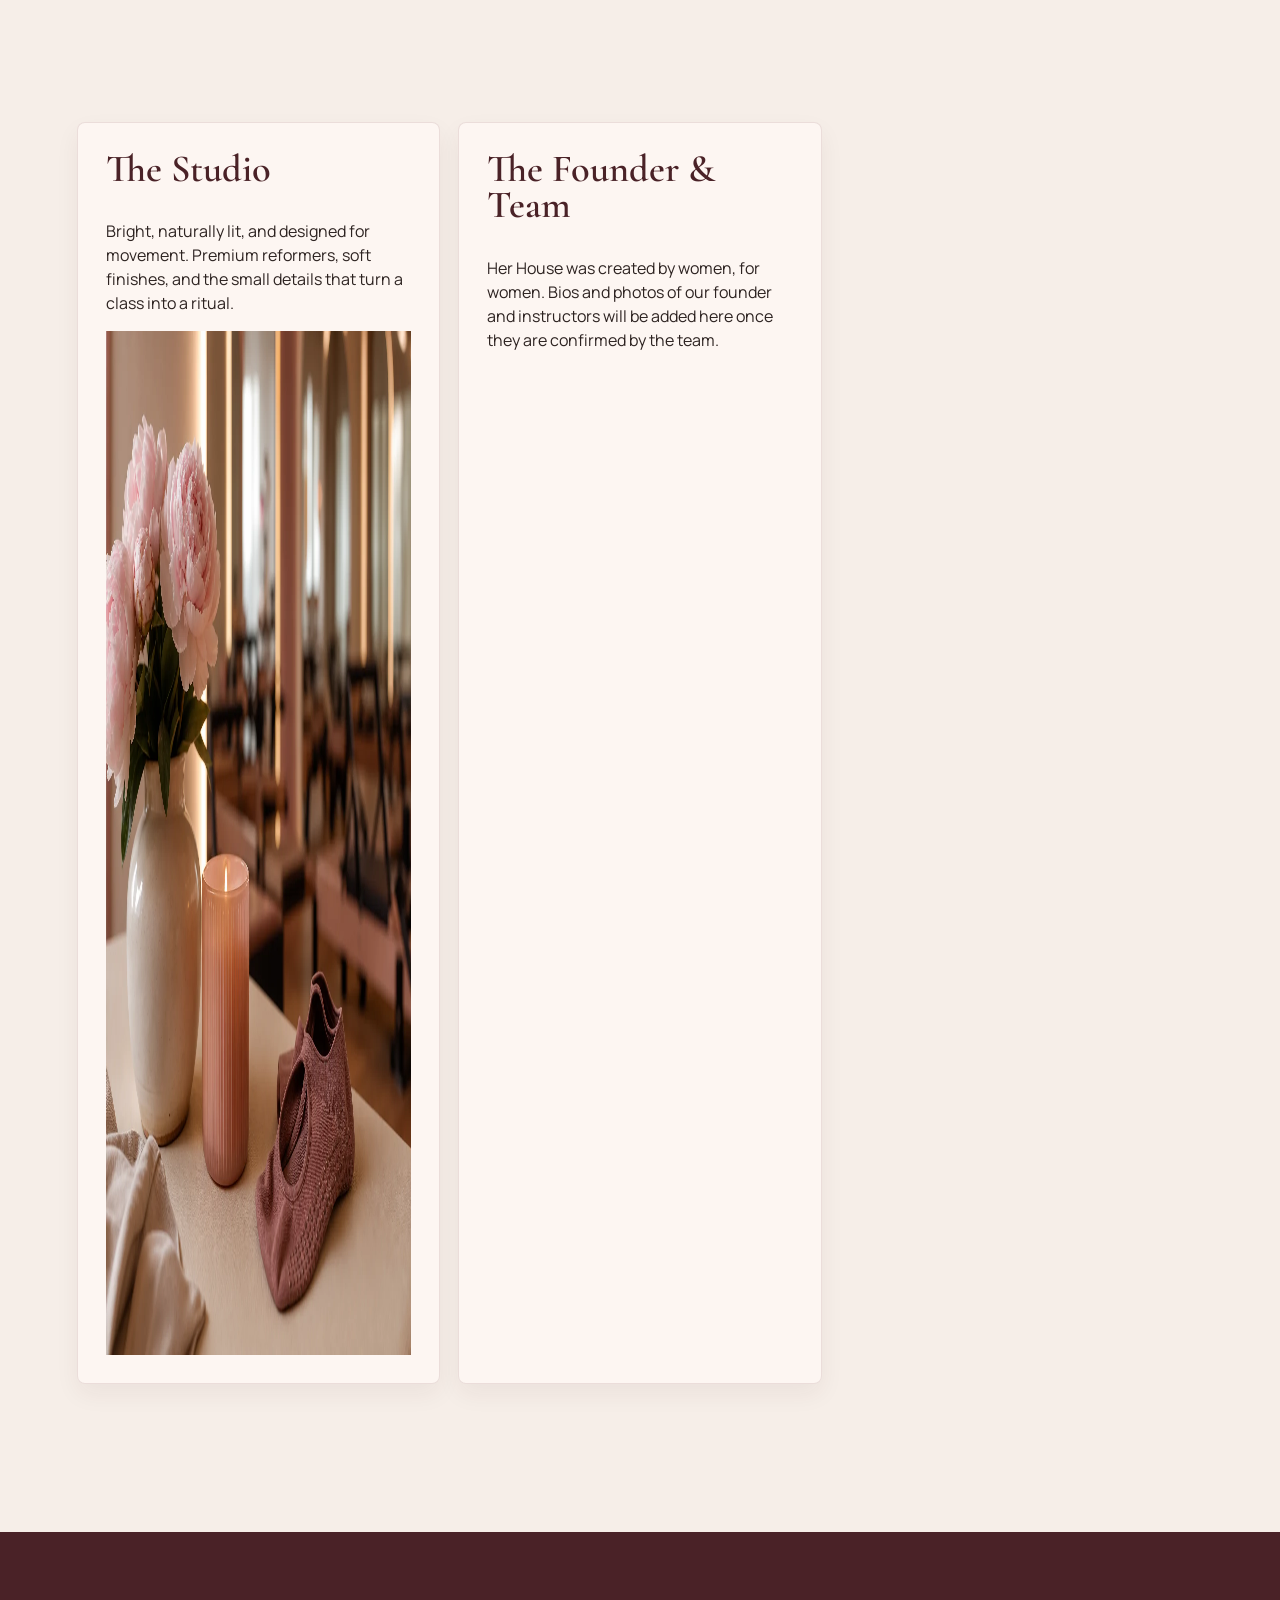
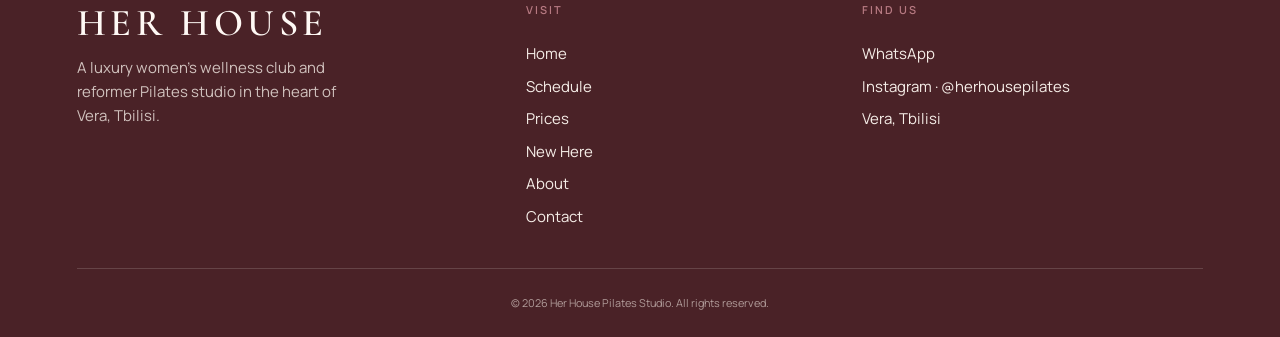
==== commit e2c46b75: "Polish site visual audit" ====
--- a/about/index.html
+++ b/about/index.html
@@ -16,12 +16,12 @@
     <link rel="preconnect" href="https://fonts.googleapis.com">
     <link rel="preconnect" href="https://fonts.gstatic.com" crossorigin>
     <link href="https://fonts.googleapis.com/css2?family=Cormorant+Garamond:ital,wght@0,500;0,600;1,500&family=Manrope:wght@400;500;600;700&display=swap" rel="stylesheet">
-    <link rel="stylesheet" href="../styles.css">
+    <link rel="stylesheet" href="../styles.css?v=20260612-elite">
     <link rel="canonical" href="https://example.com/about/">
   </head>
   <body>
   <a class="skip-link" href="#main-content">Skip to main content</a>
-  <header class="site-header"><a class="brand" href="/" aria-label="Her House home"><span>HER HOUSE</span><small>Pilates Studio</small></a><nav class="desktop-nav" aria-label="Primary navigation"><a href="/">Home</a><a href="/schedule/">Schedule</a><a href="/prices/">Prices</a><a href="/new-here/">New Here</a><a href="/about/">About</a><a href="/contact/">Contact</a></nav><button class="nav-toggle" type="button" aria-label="Open menu" aria-expanded="false"><span></span><span></span><span></span></button><button class="button button-solid header-cta" data-book-first><span class="full-label">Book Your Class</span><span class="short-label">Book</span></button></header>
+  <header class="site-header"><a class="brand" href="/" aria-label="Her House home"><span>HER HOUSE</span><small>Pilates Studio</small></a><nav class="desktop-nav" aria-label="Primary navigation"><a href="/">Home</a><a href="/schedule/">Schedule</a><a href="/prices/">Prices</a><a href="/new-here/">New Here</a><a href="/about/">About</a><a href="/contact/">Contact</a></nav><button class="nav-toggle" type="button" aria-label="Open menu" aria-expanded="false"><span></span><span></span><span></span></button><a class="button button-solid header-cta" href="/schedule/"><span class="full-label">Book Your Class</span><span class="short-label">Book</span></a></header>
     <nav class="mobile-nav" aria-label="Mobile navigation"><a href="/">Home</a><a href="/schedule/">Schedule</a><a href="/prices/">Prices</a><a href="/new-here/">New Here</a><a href="/about/">About</a><a href="/contact/">Contact</a></nav>
     <main id="main-content">
       <section class="page-hero"><div><p class="eyebrow">About Her House</p><h1>A place for movement, friendship, and feeling at home in your body.</h1><p>Her House is more than a Pilates studio. It is a feminine, premium, social wellness space built around reformer Pilates, connection, beauty, and belonging.</p></div><img src="../assets/webp/hero-studio.webp" width="1600" height="900" loading="eager" alt="Women in the Her House reformer Pilates studio"></section>
@@ -31,7 +31,7 @@
           <article><h2>The Feeling</h2><p>Beautiful space. Good energy. Amazing women. The studio is designed to feel premium, warm, and safe.</p></article>
           <article><h2>The Community</h2><p>Post-class chats, rooftop sunsets, and women supporting each other are part of what makes Her House feel like home.</p></article>
         </div>
-        <aside class="booking-panel"><h2>Come move with us.</h2><p>Start with the next available reformer Pilates class.</p><button class="button button-solid" data-book-first>Book Your Class</button></aside>
+        <aside class="booking-panel"><h2>Come move with us.</h2><p>Start with the next available reformer Pilates class.</p><a class="button button-solid" href="/schedule/">Book Your Class</a></aside>
       </section>
     </main>
           <section class="page-content" aria-labelledby="studio-title">
@@ -65,15 +65,14 @@
       </nav>
       <div class="footer-contact">
         <h3>Find us</h3>
-        <a href="https://wa.me/995555123456">WhatsApp · +995 555 12 34 56</a>
+        <a href="https://wa.me/995555123456">WhatsApp</a>
         <a href="https://instagram.com/herhousepilates">Instagram · @herhousepilates</a>
-        <a href="https://maps.google.com/?q=Vera%2C%20Tbilisi">9 Zakaria Paliashvili St., Vera</a>
+        <a href="https://maps.google.com/?q=Vera%2C%20Tbilisi">Vera, Tbilisi</a>
       </div>
     </div>
     <div class="footer-bottom">
       <small>© 2026 Her House Pilates Studio. All rights reserved.</small>
     </div>
-  </footer>
-  <button class="sticky-book" data-book-first>Book Your Class</button><div class="toast" id="toast" role="status" aria-live="polite"></div><script src="../script.js"></script>
+  </footer><script src="../script.js"></script>
   </body>
 </html>
--- a/styles.css
+++ b/styles.css
@@ -1,4 +1,4 @@
-:root {
+﻿:root {
   --burgundy: #6a3038;
   --wine: #4a2227;
   --rose: #b77a82;
@@ -407,7 +407,7 @@
   overflow: hidden;
   background:
     linear-gradient(90deg, rgba(246, 238, 232, 0.98) 0 64%, rgba(246, 238, 232, 0.52)),
-    url("assets/hero-studio.png") right center / 52% auto no-repeat;
+    url("assets/webp/hero-studio.webp") right center / 52% auto no-repeat;
 }
 
 .schedule-intro p {
@@ -419,6 +419,8 @@
 .studio-card a {
   display: inline-flex;
   align-items: center;
+  min-height: 44px;
+  padding-block: 8px;
   gap: 10px;
   border: 0;
   background: transparent;
@@ -657,7 +659,7 @@
   color: var(--white);
   background:
     linear-gradient(90deg, rgba(74, 34, 39, 0.88), rgba(106, 48, 56, 0.94)),
-    url("assets/hero-studio.png") left center / 38% auto no-repeat;
+    url("assets/webp/hero-studio.webp") left center / 38% auto no-repeat;
 }
 
 .page-hero {
@@ -727,16 +729,6 @@
 .booking-panel {
   position: sticky;
   top: 112px;
-}
-
-.page-schedule {
-  background:
-    linear-gradient(rgba(246, 238, 232, 0.94), rgba(246, 238, 232, 0.94)),
-    url("assets/hero-studio.png") right top / 48% auto no-repeat;
-}
-
-.page-schedule .class-list {
-  grid-template-columns: repeat(3, minmax(240px, 1fr));
 }
 
 .simple-list {
@@ -932,11 +924,13 @@
   }
 
   .mobile-nav a {
-    padding: 14px;
+    min-height: 48px;
+    padding: 14px 10px;
     background: var(--white);
     text-align: center;
     font-size: 13px;
     font-weight: 800;
+    white-space: nowrap;
   }
 
   .experience-grid,
@@ -1029,6 +1023,11 @@
     padding-top: 34px;
   }
 
+  .page-hero img {
+    max-height: 420px;
+    object-position: center center;
+  }
+
   .page-hero h1 {
     font-size: clamp(48px, 13vw, 62px);
   }
@@ -1046,6 +1045,10 @@
   }
 
   .intro {
+    order: 2;
+  }
+
+  .schedule-cta-card {
     order: 3;
   }
 
@@ -1057,19 +1060,19 @@
     order: 5;
   }
 
-  .prices {
+  .home-main .prices {
     order: 6;
   }
 
-  .booking-info {
+  .home-main .booking-info {
     order: 7;
   }
 
-  .contact {
+  .home-main .contact {
     order: 8;
   }
 
-  .final-cta {
+  .home-main .final-cta {
     order: 9;
   }
 
@@ -1119,7 +1122,6 @@
     display: none;
   }
 
-  .experience-grid,
   .price-grid,
   .faq-grid,
   .contact,
@@ -1128,11 +1130,60 @@
     grid-template-columns: 1fr;
   }
 
+  .experience {
+    padding-block: 48px;
+  }
+
+  .experience-grid {
+    grid-template-columns: 1fr;
+    gap: 14px;
+  }
+
+  .experience-card {
+    display: grid;
+    grid-template-columns: 112px 1fr;
+    align-items: stretch;
+    min-height: 150px;
+    text-align: left;
+  }
+
+  .experience-card img {
+    width: 100%;
+    height: 100%;
+    min-height: 150px;
+    aspect-ratio: auto;
+  }
+
+  .experience-card .card-icon {
+    width: 42px;
+    height: 42px;
+    font-size: 15px;
+  }
+
+  .experience-card h3,
+  .experience-card p {
+    grid-column: 2;
+    padding-inline: 18px;
+  }
+
+  .experience-card h3 {
+    align-self: end;
+    margin: 22px 0 6px;
+    font-size: 19px;
+  }
+
+  .experience-card p {
+    min-height: 0;
+    margin: 0 0 22px;
+    font-size: 14px;
+    line-height: 1.45;
+  }
+
   .schedule-wrap {
     padding-top: 42px;
     background:
       linear-gradient(rgba(246, 238, 232, 0.93), rgba(246, 238, 232, 0.93)),
-      url("assets/hero-studio.png") center / cover no-repeat;
+      url("assets/webp/hero-studio.webp") center / cover no-repeat;
   }
 
   .schedule-intro p {
@@ -1184,7 +1235,7 @@
     text-align: center;
     background:
       linear-gradient(rgba(74, 34, 39, 0.92), rgba(106, 48, 56, 0.96)),
-      url("assets/hero-studio.png") center / cover no-repeat;
+      url("assets/webp/hero-studio.webp") center / cover no-repeat;
   }
 
   .sticky-book {
@@ -1355,53 +1406,553 @@
   font-style: italic;
 }
 
-/* Schedule legend */
-.schedule-legend {
+/* ---- Schedule carousel ---- */
+.schedule-section {
   margin: 40px auto 0;
-  max-width: 1100px;
   padding: 0 clamp(20px, 6vw, 92px);
-}
-.schedule-legend h2 {
+  max-width: 1200px;
+}
+
+.schedule-carousel {
+  position: relative;
+  background: var(--blush);
+  border-radius: 28px;
+  padding: clamp(32px, 5vw, 56px) clamp(24px, 5vw, 72px);
+  overflow: hidden;
+}
+
+.carousel-viewport {
+  overflow: hidden;
+  width: 100%;
+}
+
+.carousel-track {
+  display: flex;
+  width: 100%;
+  transition: transform 0.5s cubic-bezier(0.4, 0, 0.2, 1);
+  will-change: transform;
+}
+
+.schedule-slide {
+  flex: 0 0 100%;
+  min-width: 0;
+  display: flex;
+  flex-direction: column;
+  gap: 24px;
+}
+
+.slide-head {
+  display: flex;
+  align-items: baseline;
+  gap: 14px;
+  margin: 0 0 8px;
+}
+
+.slide-day {
   font-family: var(--serif);
-  font-size: clamp(24px, 2.6vw, 32px);
+  font-weight: 500;
+  font-size: clamp(40px, 5vw, 60px);
+  line-height: 1;
   color: var(--wine);
-  margin: 0 0 18px;
-}
-.legend-grid {
+  margin: 0;
+  letter-spacing: -0.01em;
+}
+
+.slide-label {
+  font-family: var(--sans);
+  font-size: 11px;
+  font-weight: 600;
+  letter-spacing: 0.22em;
+  text-transform: uppercase;
+  color: var(--burgundy);
+  opacity: 0.85;
+}
+
+.day-section {
+  display: flex;
+  flex-direction: column;
+  gap: 12px;
+}
+
+.section-head {
+  display: flex;
+  align-items: baseline;
+  gap: 12px;
+  margin: 0;
+  font-family: var(--serif);
+  font-size: clamp(22px, 2.4vw, 28px);
+  font-weight: 500;
+  color: var(--wine);
+  letter-spacing: -0.005em;
+}
+
+.section-head .slide-label {
+  font-size: 10px;
+  letter-spacing: 0.22em;
+}
+
+.class-rows {
   list-style: none;
+  margin: 0;
   padding: 0;
-  margin: 0;
-  display: grid;
-  grid-template-columns: repeat(auto-fit, minmax(220px, 1fr));
-  gap: 20px;
-}
-.legend-grid li {
-  background: var(--white);
-  border: 1px solid rgba(214, 191, 180, 0.7);
-  border-radius: 12px;
-  padding: 18px;
   display: flex;
   flex-direction: column;
   gap: 10px;
 }
-.legend-grid p {
+
+.class-row {
+  display: grid;
+  grid-template-columns: 64px 1fr auto;
+  align-items: center;
+  gap: 18px;
+  padding: 14px 18px 14px 22px;
+  background: var(--white);
+  border-radius: 16px;
+  border: 1px solid rgba(214, 191, 180, 0.55);
+  transition: transform 0.18s ease, box-shadow 0.18s ease, background 0.18s ease;
+  cursor: pointer;
+  text-align: left;
+  font: inherit;
+  color: inherit;
+  width: 100%;
+}
+
+button.class-row {
+  font-family: var(--sans);
+}
+
+.class-row:hover:not(.is-disabled) {
+  transform: translateY(-1px);
+  box-shadow: 0 8px 20px rgba(74, 34, 39, 0.08);
+}
+
+.class-row:focus-visible {
+  outline: 2px solid var(--burgundy);
+  outline-offset: 3px;
+}
+
+.class-time {
+  font-family: var(--sans);
+  font-size: 15px;
+  font-weight: 600;
+  color: var(--wine);
+  letter-spacing: 0.02em;
+  font-variant-numeric: tabular-nums;
+}
+
+.class-info {
+  display: flex;
+  flex-wrap: wrap;
+  align-items: baseline;
+  gap: 8px;
+  min-width: 0;
+}
+
+.class-title {
+  font-family: var(--sans);
+  font-size: 13px;
+  font-weight: 700;
+  letter-spacing: 0.12em;
+  text-transform: uppercase;
+  color: var(--text);
+}
+
+.class-meta {
+  font-family: var(--sans);
+  font-size: 13px;
+  color: var(--muted);
+  font-weight: 500;
+  letter-spacing: 0.04em;
+}
+
+.class-book {
+  display: inline-flex;
+  align-items: center;
+  justify-content: center;
+  min-width: 72px;
+  padding: 9px 18px;
+  font-family: var(--sans);
+  font-size: 11px;
+  font-weight: 700;
+  letter-spacing: 0.16em;
+  text-transform: uppercase;
+  color: var(--white);
+  background: var(--burgundy);
+  border: 0;
+  border-radius: 999px;
+  cursor: pointer;
+  transition: background 0.18s ease, transform 0.18s ease;
+}
+
+.class-book:hover {
+  background: var(--wine);
+}
+
+.class-book:focus-visible {
+  outline: 2px solid var(--rose);
+  outline-offset: 2px;
+}
+
+/* Disabled (coming soon) rows */
+.class-row.is-disabled {
+  cursor: not-allowed;
+  background: rgba(255, 249, 245, 0.6);
+  border-style: dashed;
+}
+
+.class-row.is-disabled .class-book {
+  background: rgba(106, 48, 56, 0.32);
+  cursor: not-allowed;
+}
+
+/* Carousel arrows */
+.carousel-arrow {
+  position: absolute;
+  top: 50%;
+  transform: translateY(-50%);
+  z-index: 4;
+  width: 44px;
+  height: 44px;
+  display: inline-flex;
+  align-items: center;
+  justify-content: center;
+  background: var(--white);
+  color: var(--burgundy);
+  border: 1px solid rgba(106, 48, 56, 0.18);
+  border-radius: 999px;
+  cursor: pointer;
+  box-shadow: 0 8px 20px rgba(74, 34, 39, 0.08);
+  transition: background 0.18s ease, transform 0.18s ease, opacity 0.18s ease;
+}
+
+.carousel-arrow:hover {
+  background: var(--burgundy);
+  color: var(--white);
+}
+
+.carousel-arrow:focus-visible {
+  outline: 2px solid var(--rose);
+  outline-offset: 3px;
+}
+
+.carousel-arrow:disabled {
+  opacity: 0.4;
+  cursor: not-allowed;
+}
+
+.carousel-prev { left: 12px; }
+.carousel-next { right: 12px; }
+
+/* Carousel dots */
+.carousel-dots {
+  display: flex;
+  justify-content: center;
+  gap: 4px;
+  margin-top: 22px;
+  padding: 0 12px;
+}
+
+.carousel-dot {
+  position: relative;
+  width: 28px;
+  height: 28px;
+  border-radius: 999px;
+  border: 0;
+  background: transparent;
+  cursor: pointer;
+  padding: 0;
+}
+
+.carousel-dot::after {
+  content: "";
+  position: absolute;
+  inset: 10px;
+  border-radius: 999px;
+  background: rgba(106, 48, 56, 0.25);
+  transition: background 0.18s ease, transform 0.18s ease, inset 0.18s ease;
+}
+
+.carousel-dot[aria-current="true"] {
+  width: 36px;
+}
+
+.carousel-dot[aria-current="true"]::after {
+  inset-inline: 6px;
+  background: var(--burgundy);
+}
+
+.carousel-dot:focus-visible {
+  outline: 2px solid var(--rose);
+  outline-offset: 3px;
+}
+
+/* Schedule CTA below carousel */
+.schedule-cta {
+  display: flex;
+  flex-direction: column;
+  align-items: center;
+  gap: 12px;
+  margin-top: 28px;
+}
+
+.book-online {
+  min-width: 220px;
+  padding: 16px 36px;
+  font-size: 12px;
+  letter-spacing: 0.18em;
+}
+
+.schedule-note {
+  font-family: var(--sans);
   font-size: 14px;
   color: var(--muted);
+  text-align: center;
   margin: 0;
-}
-.legend-swatch {
-  align-self: flex-start;
+  max-width: 50ch;
+}
+
+.schedule-note a {
+  color: var(--burgundy);
+  font-weight: 600;
+  text-decoration: underline;
+  text-underline-offset: 3px;
+}
+
+/* ---- Mobile ---- */
+@media (max-width: 720px) {
+  html,
+  body {
+    overflow-x: hidden;
+  }
+
+  .schedule-section {
+    width: 100%;
+    max-width: 100%;
+    padding: 0 16px;
+  }
+  .schedule-carousel {
+    width: 100%;
+    max-width: 100%;
+    padding: 28px 16px 28px;
+    border-radius: 22px;
+  }
+  .carousel-viewport,
+  .carousel-track,
+  .schedule-slide {
+    max-width: 100%;
+  }
+  .carousel-viewport {
+    width: 100%;
+  }
+  .carousel-arrow {
+    display: none;
+  }
+  .class-row {
+    grid-template-columns: 56px 1fr;
+    grid-template-rows: auto auto;
+    column-gap: 14px;
+    row-gap: 6px;
+    padding: 16px 18px;
+    border-radius: 14px;
+  }
+  .class-time {
+    grid-row: 1 / 3;
+    font-size: 14px;
+  }
+  .class-info {
+    grid-column: 2;
+    grid-row: 1;
+  }
+  .class-book {
+    grid-column: 2;
+    grid-row: 2;
+    justify-self: start;
+    padding: 7px 14px;
+    min-width: 64px;
+  }
+  .class-title {
+    font-size: 12px;
+  }
+  .slide-day {
+    font-size: 36px;
+  }
+  .slide-today {
+    font-size: 9px;
+    padding: 4px 10px;
+  }
+  .section-head {
+    font-size: 22px;
+  }
+  .book-online {
+    width: 100%;
+    min-width: 0;
+  }
+}
+
+@media (max-width: 380px) {
+  .experience-card {
+    grid-template-columns: 96px 1fr;
+  }
+
+  .experience-card h3 {
+    font-size: 18px;
+  }
+
+  .experience-card p {
+    font-size: 13px;
+  }
+
+  .class-row {
+    grid-template-columns: 50px 1fr;
+    padding: 14px 14px;
+  }
+  .class-time {
+    font-size: 13px;
+  }
+}
+
+/* ---- Slide date (inline beside day name) ---- */
+.slide-date {
+  font-family: var(--serif);
+  font-weight: 400;
+  font-style: italic;
+  color: var(--burgundy);
+  opacity: 0.75;
+  font-size: 0.6em;
+  letter-spacing: 0;
+  margin-left: 6px;
+  vertical-align: 0.18em;
+}
+
+.section-head .slide-date {
+  font-size: 0.55em;
+  vertical-align: 0.15em;
+}
+
+/* ---- Class row state (bookable / soon / past / comingSoon) ---- */
+.class-state {
+  display: block;
+  flex-basis: 100%;
   font-family: var(--sans);
+  font-size: 11px;
+  font-weight: 600;
+  color: var(--muted);
+  letter-spacing: 0.04em;
+  margin-top: 2px;
+  text-transform: none;
+}
+
+.class-row.soon,
+.class-row.past,
+.class-row.comingSoon {
+  background: rgba(255, 249, 245, 0.6);
+  border-style: dashed;
+  cursor: not-allowed;
+}
+
+.class-row.soon .class-book,
+.class-row.past .class-book,
+.class-row.comingSoon .class-book {
+  background: rgba(106, 48, 56, 0.32);
+  color: var(--white);
+  cursor: not-allowed;
+  box-shadow: none;
+}
+
+/* ---- Schedule CTA card (home page replacement for the old preview) ---- */
+.schedule-cta-card {
+  display: flex;
+  flex-direction: column;
+  align-items: center;
+  text-align: center;
+  gap: 14px;
+  max-width: 720px;
+  margin: 40px auto 0;
+  padding: clamp(40px, 6vw, 80px) clamp(28px, 6vw, 64px);
+  border-radius: 28px;
+  background: var(--blush);
+}
+
+.schedule-cta-card h2 {
+  font-family: var(--serif);
+  font-weight: 500;
+  font-size: clamp(36px, 4.4vw, 56px);
+  color: var(--wine);
+  margin: 0;
+}
+
+.schedule-cta-card p {
+  margin: 0;
+  max-width: 50ch;
+  color: var(--text);
+  font-size: 16px;
+}
+
+.schedule-cta-card .eyebrow {
+  margin: 0 0 4px;
+}
+
+.schedule-cta-card .button {
+  margin-top: 8px;
+  padding: 16px 40px;
   font-size: 12px;
-  font-weight: 700;
-  letter-spacing: 0.08em;
-  text-transform: uppercase;
-  padding: 8px 16px;
-  border-radius: 999px;
-  background: var(--burgundy);
-  color: var(--white);
-}
-.legend-swatch.is-closed {
-  background: rgba(106, 48, 56, 0.18);
-  color: var(--wine);
-}
+  letter-spacing: 0.18em;
+}
+
+@media (max-width: 720px) {
+  .schedule-cta-card {
+    padding: 32px 22px;
+    border-radius: 22px;
+    margin-inline: 16px;
+  }
+  .schedule-cta-card .button {
+    width: 100%;
+  }
+}
+
+@media (max-width: 720px) {
+  html,
+  body {
+    overflow-x: hidden;
+  }
+
+  .schedule-section,
+  .schedule-carousel,
+  .carousel-viewport,
+  .carousel-track,
+  .schedule-slide {
+    max-width: 100%;
+  }
+
+  .schedule-section {
+    width: 100%;
+  }
+
+  .schedule-carousel {
+    width: 100%;
+    overflow: visible;
+  }
+
+  .carousel-viewport {
+    width: 100%;
+    overflow-x: hidden;
+    overflow-y: visible;
+  }
+}
+
+@media (max-width: 820px) {
+  main {
+    display: flex;
+    flex-direction: column;
+  }
+
+  .home-main .hero { order: 1; }
+  .home-main .intro { order: 2; }
+  .home-main .schedule-cta-card { order: 3; }
+  .home-main .experience { order: 4; }
+  .home-main .new-here { order: 5; }
+  .home-main .prices { order: 6; }
+  .home-main .booking-info { order: 7; }
+  .home-main .contact { order: 8; }
+  .home-main .final-cta { order: 9; }
+}
